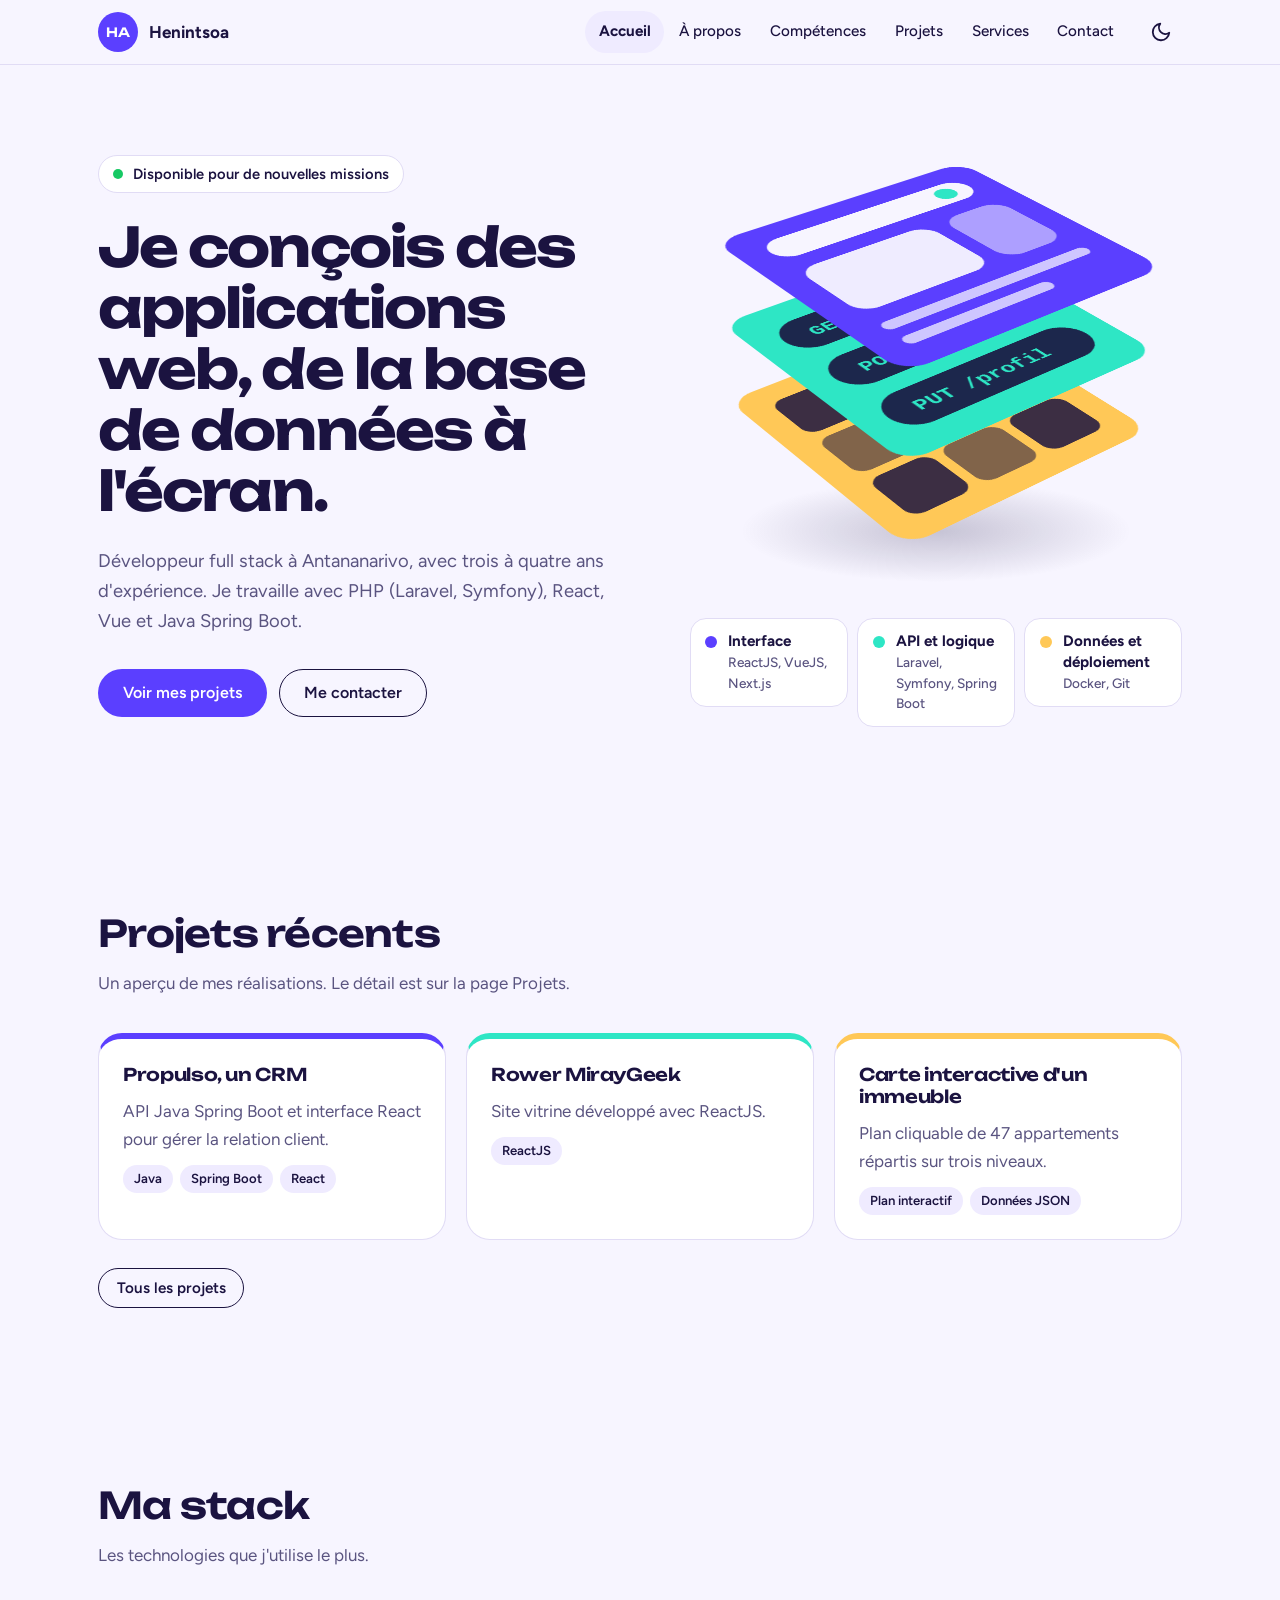
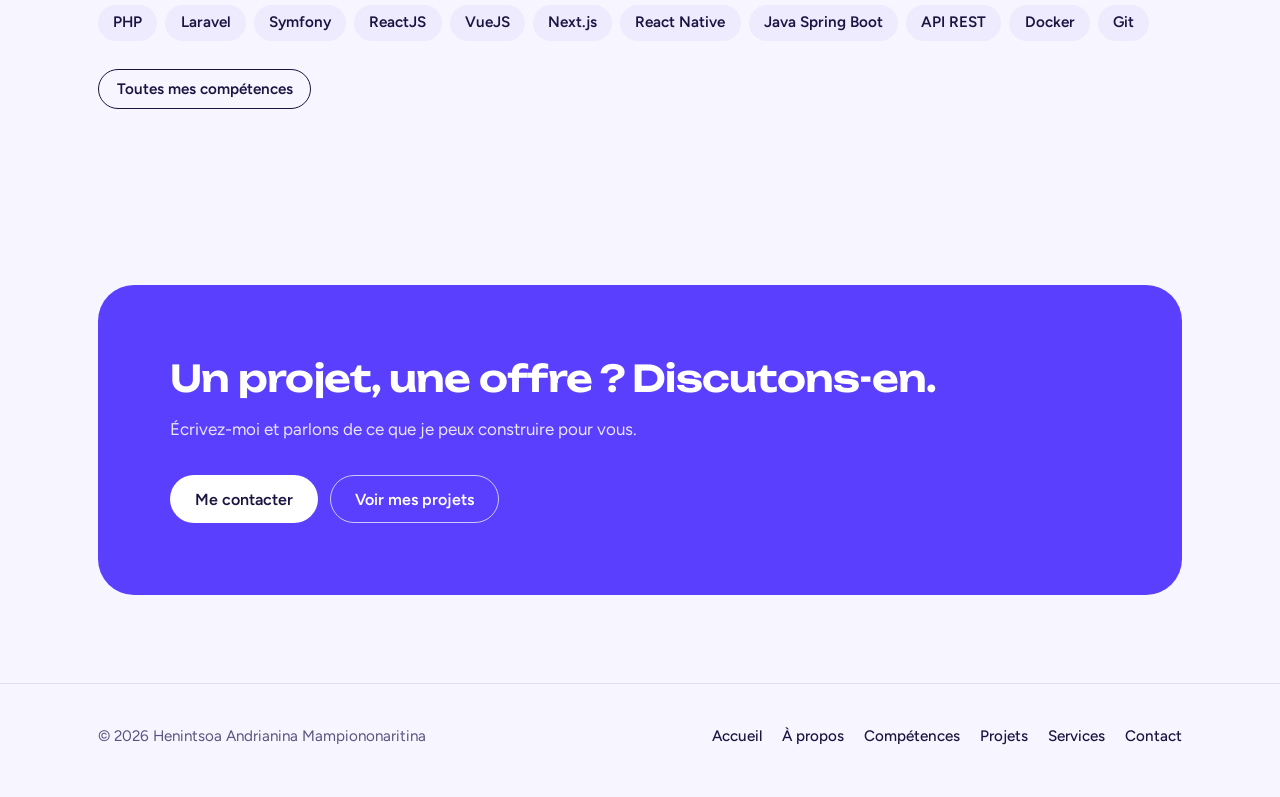
==== index.html @ 6e465cf7 "first commit" ====
<!DOCTYPE html>
<html lang="fr">
<head>
<meta charset="utf-8">
<meta name="viewport" content="width=device-width, initial-scale=1, viewport-fit=cover">
<title>Henintsoa Andrianina Mampiononaritina, développeur full stack</title>
<meta name="description" content="Portfolio de Henintsoa Andrianina Mampiononaritina, développeur full stack à Antananarivo : projets, compétences, services et contact.">
<meta property="og:title" content="Henintsoa Andrianina Mampiononaritina, développeur full stack">
<meta property="og:description" content="Portfolio de Henintsoa Andrianina Mampiononaritina, développeur full stack à Antananarivo : projets, compétences, services et contact.">
<meta property="og:type" content="website">
<link rel="icon" href="assets/favicon.svg" type="image/svg+xml">
<link rel="preconnect" href="https://fonts.googleapis.com">
<link rel="preconnect" href="https://fonts.gstatic.com" crossorigin>
<link href="https://fonts.googleapis.com/css2?family=Unbounded:wght@500;600;700&family=Figtree:wght@400;500;600;700&display=swap" rel="stylesheet">
<link rel="stylesheet" href="css/style.css">
<script>try{var t=localStorage.getItem('portfolio-theme');if(t==='light'||t==='dark'){document.documentElement.setAttribute('data-theme',t);}}catch(e){}</script>
</head>
<body>

<header class="site-header">
  <div class="header-inner">
    <a class="brand" href="index.html" aria-label="Accueil"><span class="mark">HA</span><span>Henintsoa</span></a>
    <nav class="site-nav" id="siteNav" aria-label="Navigation principale">
      <ul>
        <li><a href="index.html" aria-current="page">Accueil</a></li>
        <li><a href="about.html">À propos</a></li>
        <li><a href="skills.html">Compétences</a></li>
        <li><a href="projects.html">Projets</a></li>
        <li><a href="services.html">Services</a></li>
        <li><a href="contact.html">Contact</a></li>
      </ul>
    </nav>
    <div class="header-tools">
      <button class="icon-btn theme-btn" type="button" id="themeBtn" aria-pressed="false" aria-label="Passer en mode sombre">
        <svg class="i-moon" viewBox="0 0 24 24" aria-hidden="true"><path d="M21 12.8A9 9 0 1 1 11.2 3a7 7 0 0 0 9.8 9.8z"/></svg>
        <svg class="i-sun" viewBox="0 0 24 24" aria-hidden="true"><circle cx="12" cy="12" r="4"/><path d="M12 2v2M12 20v2M4.9 4.9l1.4 1.4M17.7 17.7l1.4 1.4M2 12h2M20 12h2M4.9 19.1l1.4-1.4M17.7 6.3l1.4-1.4"/></svg>
      </button>
      <button class="icon-btn menu-btn" type="button" id="menuBtn" aria-expanded="false" aria-controls="siteNav" aria-label="Ouvrir le menu">
        <svg viewBox="0 0 24 24" aria-hidden="true"><path d="M4 7h16M4 12h16M4 17h16"/></svg>
      </button>
    </div>
  </div>
</header>

<main>

  <section class="hero" aria-labelledby="titre">
    <div class="wrap">
      <div class="hero-grid">
        <div>
          <!-- À COMPLÉTER : modifiez ou supprimez ce badge de disponibilité -->
          <p class="badge">Disponible pour de nouvelles missions</p>
          <h1 id="titre">Je conçois des applications web, de la base de données à l'écran.</h1>
          <p class="lead">Développeur full stack à Antananarivo, avec trois à quatre ans d'expérience. Je travaille avec PHP (Laravel, Symfony), React, Vue et Java Spring Boot.</p>
          <div class="cta">
            <a class="btn btn-primary" href="projects.html">Voir mes projets</a>
            <a class="btn btn-ghost" href="contact.html">Me contacter</a>
          </div>
        </div>

        <div class="hero-visual" id="visual">
          <div class="stage">
            <div class="scene" id="scene" aria-hidden="true">
              <div class="layer l-data" data-layer="data">
                <svg viewBox="0 0 100 100"><g fill="#1B1340"><rect x="10" y="10" width="24" height="24" rx="5" opacity=".85"/><rect x="38" y="10" width="24" height="24" rx="5" opacity=".55"/><rect x="66" y="10" width="24" height="24" rx="5" opacity=".85"/><rect x="10" y="38" width="24" height="24" rx="5" opacity=".55"/><rect x="38" y="38" width="24" height="24" rx="5" opacity=".85"/><rect x="66" y="38" width="24" height="24" rx="5" opacity=".55"/><rect x="10" y="66" width="24" height="24" rx="5" opacity=".85"/><rect x="38" y="66" width="24" height="24" rx="5" opacity=".55"/><rect x="66" y="66" width="24" height="24" rx="5" opacity=".85"/></g></svg>
              </div>
              <div class="layer l-api" data-layer="api">
                <svg viewBox="0 0 100 100"><g fill="#1B1340"><rect x="10" y="12" width="80" height="20" rx="10" opacity=".9"/><rect x="10" y="40" width="80" height="20" rx="10" opacity=".9"/><rect x="10" y="68" width="80" height="20" rx="10" opacity=".9"/></g><g fill="#2EE6C5" font-family="ui-monospace, Menlo, Consolas, monospace" font-size="8" font-weight="700"><text x="20" y="25">GET /projets</text><text x="20" y="53">POST /contact</text><text x="20" y="81">PUT /profil</text></g></svg>
              </div>
              <div class="layer l-ui" data-layer="ui">
                <svg viewBox="0 0 100 100"><g fill="#fff"><rect x="10" y="10" width="80" height="14" rx="7" opacity=".95"/><rect x="10" y="32" width="50" height="34" rx="7" opacity=".9"/><rect x="66" y="32" width="24" height="34" rx="7" opacity=".5"/><rect x="10" y="74" width="80" height="5" rx="2.5" opacity=".7"/><rect x="10" y="84" width="56" height="5" rx="2.5" opacity=".7"/></g><circle cx="80" cy="17" r="4" fill="#2EE6C5"/></svg>
              </div>
            </div>
          </div>

          <ul class="legend" aria-label="Les trois couches d'une application">
            <li><button type="button" data-layer="ui" style="--c: var(--violet)"><span class="dot"></span><span><strong>Interface</strong><small>ReactJS, VueJS, Next.js</small></span></button></li>
            <li><button type="button" data-layer="api" style="--c: var(--mint)"><span class="dot"></span><span><strong>API et logique</strong><small>Laravel, Symfony, Spring Boot</small></span></button></li>
            <li><button type="button" data-layer="data" style="--c: var(--sun)"><span class="dot"></span><span><strong>Données et déploiement</strong><small>Docker, Git</small></span></button></li>
          </ul>
        </div>
      </div>
    </div>
  </section>

  <section aria-labelledby="h-recents">
    <div class="wrap">
      <div class="section-head">
        <h2 id="h-recents">Projets récents</h2>
        <p class="section-intro">Un aperçu de mes réalisations. Le détail est sur la page Projets.</p>
      </div>
      <div class="mini-grid">
        <article class="mini" style="--c: var(--violet)">
          <h3>Propulso, un CRM</h3>
          <p>API Java Spring Boot et interface React pour gérer la relation client.</p>
          <ul class="tags"><li>Java</li><li>Spring Boot</li><li>React</li></ul>
        </article>
        <article class="mini" style="--c: var(--mint)">
          <h3>Rower MirayGeek</h3>
          <p>Site vitrine développé avec ReactJS.</p>
          <ul class="tags"><li>ReactJS</li></ul>
        </article>
        <article class="mini" style="--c: var(--sun)">
          <h3>Carte interactive d'un immeuble</h3>
          <p>Plan cliquable de 47 appartements répartis sur trois niveaux.</p>
          <ul class="tags"><li>Plan interactif</li><li>Données JSON</li></ul>
        </article>
      </div>
      <p class="more"><a class="btn btn-ghost btn-sm" href="projects.html">Tous les projets</a></p>
    </div>
  </section>

  <section aria-labelledby="h-stack">
    <div class="wrap">
      <div class="section-head">
        <h2 id="h-stack">Ma stack</h2>
        <p class="section-intro">Les technologies que j'utilise le plus.</p>
      </div>
      <ul class="chips">
        <li>PHP</li><li>Laravel</li><li>Symfony</li><li>ReactJS</li><li>VueJS</li><li>Next.js</li><li>React Native</li><li>Java Spring Boot</li><li>API REST</li><li>Docker</li><li>Git</li>
      </ul>
      <p class="more"><a class="btn btn-ghost btn-sm" href="skills.html">Toutes mes compétences</a></p>
    </div>
  </section>

  <section aria-labelledby="h-cta">
    <div class="wrap">
      <div class="contact-panel">
        <h2 id="h-cta">Un projet, une offre ? Discutons-en.</h2>
        <p>Écrivez-moi et parlons de ce que je peux construire pour vous.</p>
        <div class="cta">
          <a class="btn btn-light" href="contact.html">Me contacter</a>
          <a class="btn btn-outline-light" href="projects.html">Voir mes projets</a>
        </div>
      </div>
    </div>
  </section>

</main>

<footer class="site-footer">
  <div class="wrap footer-grid">
    <p>© 2026 Henintsoa Andrianina Mampiononaritina</p>
    <nav class="footer-links" aria-label="Pied de page"><a href="index.html">Accueil</a><a href="about.html">À propos</a><a href="skills.html">Compétences</a><a href="projects.html">Projets</a><a href="services.html">Services</a><a href="contact.html">Contact</a></nav>
  </div>
</footer>

<script src="js/main.js"></script>
</body>
</html>
---- css/style.css ----
/* ==========================================================
   Portfolio de Henintsoa Andrianina Mampiononaritina
   Feuille de style commune à toutes les pages.
   Pour changer les couleurs, modifiez les variables ci-dessous.
   ========================================================== */

:root {
  --bg: #F7F5FF;
  --surface: #FFFFFF;
  --ink: #1B1340;
  --muted: #5A5480;
  --line: #E1DCF5;
  --tag: #EFEBFF;
  --link: #4A2FE8;
  --btn: #5B3FFF;
  --violet: #5B3FFF;
  --mint: #2EE6C5;
  --sun: #FFC857;
  --tile-dark: #1B1340;
  --display: "Unbounded", "Trebuchet MS", "Arial Black", sans-serif;
  --sans: "Figtree", system-ui, "Segoe UI", Arial, sans-serif;
  color-scheme: light;
  box-sizing: border-box;
  padding-top: env(safe-area-inset-top, 0px);
  padding-bottom: env(safe-area-inset-bottom, 0px);
}
@media (prefers-color-scheme: dark) {
  :root:not([data-theme="light"]) {
    --bg: #0E0A22;
    --surface: #17123A;
    --ink: #F0EDFF;
    --muted: #A8A2D0;
    --line: #2B2560;
    --tag: #241E52;
    --link: #A99BFF;
    --btn: #6B50FF;
    --tile-dark: #221B52;
    color-scheme: dark;
  }
}
:root[data-theme="dark"] {
  --bg: #0E0A22;
  --surface: #17123A;
  --ink: #F0EDFF;
  --muted: #A8A2D0;
  --line: #2B2560;
  --tag: #241E52;
  --link: #A99BFF;
  --btn: #6B50FF;
  --tile-dark: #221B52;
  color-scheme: dark;
}

/* ---------- Base ---------- */
*, *::before, *::after { box-sizing: inherit; }
html { background: var(--bg); scroll-padding-top: calc(5rem + env(safe-area-inset-top, 0px)); }
@media (prefers-reduced-motion: no-preference) { html { scroll-behavior: smooth; } }
body {
  margin: 0;
  background: var(--bg);
  color: var(--ink);
  font: 1.0625rem/1.65 var(--sans);
  -webkit-font-smoothing: antialiased;
}
h1, h2, h3 { font-family: var(--display); margin: 0; font-weight: 600; letter-spacing: -0.02em; }
p { margin: 0; }
ul, ol { list-style: none; margin: 0; padding: 0; }
img { max-width: 100%; display: block; }
a { color: var(--link); text-underline-offset: 3px; }
a:focus-visible, button:focus-visible, input:focus-visible, textarea:focus-visible, select:focus-visible {
  outline: 3px solid var(--link);
  outline-offset: 3px;
}
.wrap { max-width: 1180px; margin: 0 auto; padding: 0 clamp(1.25rem, 4vw, 3rem); }
main { padding-top: 64px; }
section { padding: clamp(3rem, 7vw, 5.5rem) 0; }
h2 { font-size: clamp(1.5rem, 3.4vw, 2.3rem); line-height: 1.15; }
.section-head { margin-bottom: 2.25rem; }
.section-intro { margin-top: 0.9rem; color: var(--muted); max-width: 52ch; }
.todo { color: var(--muted); font-style: italic; }

/* ---------- Boutons ---------- */
.btn {
  display: inline-flex; align-items: center; justify-content: center;
  min-height: 48px; padding: 0 1.5rem;
  border-radius: 999px;
  font: 600 1rem var(--sans);
  text-decoration: none;
  border: 1.5px solid transparent;
  transition: transform 0.15s ease;
  cursor: pointer;
}
.btn:hover { transform: translateY(-2px); }
.btn-primary { background: var(--btn); color: #fff; }
.btn-ghost { border-color: var(--ink); color: var(--ink); }
.btn-light { background: #fff; color: #1B1340; }
.btn-outline-light { border-color: rgba(255, 255, 255, 0.7); color: #fff; }
.btn-mint { background: var(--mint); color: #1B1340; }
.btn-sm { min-height: 40px; padding: 0 1.1rem; font-size: 0.95rem; }
.cta { display: flex; flex-wrap: wrap; gap: 0.75rem; }
@media (prefers-reduced-motion: reduce) { .btn { transition: none; } .btn:hover { transform: none; } }

/* ---------- En-tête ---------- */
.site-header {
  position: fixed; top: 0; left: 0; right: 0; z-index: 30;
  padding-top: env(safe-area-inset-top, 0px);
  background: var(--bg);
  background: color-mix(in srgb, var(--bg) 84%, transparent);
  -webkit-backdrop-filter: blur(14px);
  backdrop-filter: blur(14px);
  border-bottom: 1px solid var(--line);
}
.header-inner {
  display: flex; align-items: center; gap: 0.75rem;
  min-height: 64px;
  max-width: 1180px; margin: 0 auto;
  padding: 0 clamp(1.25rem, 4vw, 3rem);
}
.brand { display: flex; align-items: center; gap: 0.7rem; text-decoration: none; color: var(--ink); font-weight: 700; }
.mark {
  flex: none; width: 40px; height: 40px; border-radius: 50%;
  display: grid; place-items: center;
  background: var(--violet); color: #fff;
  font: 600 0.8rem var(--display);
}
.site-nav { margin-left: auto; }
.site-nav ul { display: flex; gap: 0.1rem; }
.site-nav a {
  display: block; padding: 0.5rem 0.85rem; border-radius: 999px;
  color: var(--ink); text-decoration: none; font-weight: 500; font-size: 0.95rem;
}
.site-nav a:hover { background: var(--tag); }
.site-nav a[aria-current="page"] { background: var(--tag); font-weight: 700; }
.header-tools { display: flex; align-items: center; gap: 0.25rem; }
.icon-btn {
  width: 42px; height: 42px; border-radius: 50%;
  border: 0; background: transparent; color: var(--ink);
  display: grid; place-items: center; cursor: pointer;
}
.icon-btn:hover { background: var(--tag); }
.icon-btn svg { width: 22px; height: 22px; fill: none; stroke: currentColor; stroke-width: 2; stroke-linecap: round; stroke-linejoin: round; }
.theme-btn[aria-pressed="true"] .i-moon { display: none; }
.theme-btn[aria-pressed="false"] .i-sun { display: none; }
.menu-btn { display: none; }
@media (max-width: 899px) {
  .menu-btn { display: grid; }
  .header-inner { position: static; }
  .site-nav { margin-left: 0; }
  .site-nav ul {
    display: none;
    position: absolute; top: 100%; left: 0; right: 0;
    flex-direction: column; gap: 0.15rem;
    padding: 0.75rem clamp(1.25rem, 4vw, 3rem) 1.25rem;
    background: var(--bg);
    border-bottom: 1px solid var(--line);
  }
  .site-nav.open ul { display: flex; }
  .site-nav a { padding: 0.75rem 0.9rem; font-size: 1.05rem; }
  .header-tools { margin-left: auto; }
  .brand span:last-child { font-size: 0.95rem; }
}

/* ---------- Pied de page ---------- */
.site-footer { border-top: 1px solid var(--line); padding: 2.5rem 0 3rem; color: var(--muted); font-size: 0.95rem; }
.footer-grid { display: grid; gap: 1.5rem; }
@media (min-width: 760px) { .footer-grid { grid-template-columns: 1fr auto; align-items: center; } }
.footer-links { display: flex; flex-wrap: wrap; gap: 0.25rem 1.25rem; }
.footer-links a { color: var(--ink); text-decoration: none; font-weight: 500; }
.footer-links a:hover { text-decoration: underline; }

/* ---------- Titre des pages intérieures ---------- */
.page-hero { padding-top: clamp(2.5rem, 6vw, 4.5rem); padding-bottom: 0; }
.page-hero h1 { font-size: clamp(1.8rem, 4.2vw, 3rem); line-height: 1.12; letter-spacing: -0.03em; font-weight: 700; }
.page-hero p { margin-top: 1rem; color: var(--muted); max-width: 54ch; font-size: 1.15rem; }

/* ---------- Accueil ---------- */
.hero { padding-top: 2.5rem; padding-bottom: clamp(2rem, 5vw, 4rem); }
.hero-grid { display: grid; gap: 2rem; align-items: center; }
@media (min-width: 920px) {
  .hero { min-height: min(88vh, 760px); display: flex; align-items: center; padding-top: 3rem; }
  .hero .wrap { width: 100%; }
  .hero-grid { grid-template-columns: minmax(0, 1.05fr) minmax(0, 0.95fr); gap: 3rem; }
}
.badge {
  display: inline-flex; align-items: center; gap: 0.6rem;
  padding: 0.35rem 0.9rem; margin-bottom: 1.5rem;
  border: 1px solid var(--line); border-radius: 999px;
  background: var(--surface); font-size: 0.92rem; font-weight: 600;
}
.badge::before { content: ""; width: 10px; height: 10px; border-radius: 50%; background: #17C964; }
.hero h1 { font-size: clamp(1.9rem, 4.6vw, 3.4rem); line-height: 1.12; font-weight: 700; letter-spacing: -0.035em; }
.hero .lead { margin-top: 1.5rem; max-width: 46ch; font-size: 1.15rem; color: var(--muted); }
.hero .cta { margin-top: 2rem; }

/* Pile en 3D */
.hero-visual { --w: clamp(190px, 56vw, 300px); }
.stage {
  position: relative;
  display: grid; place-items: center;
  min-height: calc(var(--w) * 1.55);
  padding-top: calc(var(--w) * 0.25);
  perspective: 1500px;
}
.stage::after {
  content: "";
  position: absolute; left: 50%; bottom: 6%;
  width: calc(var(--w) * 1.3); height: calc(var(--w) * 0.34);
  transform: translateX(-50%);
  background: radial-gradient(closest-side, rgba(27, 19, 64, 0.22), transparent);
}
.scene {
  position: relative; z-index: 1;
  width: var(--w); aspect-ratio: 1;
  transform-style: preserve-3d;
  transform: rotateX(58deg) rotateZ(calc(-38deg + var(--tilt, 0deg)));
  transition: transform 0.4s ease-out;
}
.layer {
  position: absolute; inset: 0;
  border-radius: 9%;
  transform: translateZ(var(--z));
  transition: transform 0.45s cubic-bezier(0.2, 0.8, 0.2, 1), opacity 0.3s ease;
  animation: rise 1.1s cubic-bezier(0.2, 0.8, 0.2, 1) backwards;
  animation-delay: calc(var(--i) * 0.16s);
}
.layer svg { display: block; width: 100%; height: 100%; }
.l-data { --z: 0px; --i: 0; background: var(--sun); }
.l-api { --z: calc(var(--w) * 0.3); --i: 1; background: var(--mint); }
.l-ui { --z: calc(var(--w) * 0.6); --i: 2; background: var(--violet); }
.layer.is-active { transform: translateZ(calc(var(--z) + var(--w) * 0.14)); }
.scene.has-active .layer:not(.is-active) { opacity: 0.55; }
@keyframes rise { from { transform: translateZ(0); } }
@media (prefers-reduced-motion: reduce) {
  .layer { animation: none; transition: none; }
  .scene { transition: none; }
}
.legend { display: grid; gap: 0.6rem; margin-top: 0.5rem; }
@media (min-width: 560px) { .legend { grid-template-columns: repeat(3, minmax(0, 1fr)); } }
.legend button {
  width: 100%; text-align: left;
  display: flex; gap: 0.7rem; align-items: flex-start;
  padding: 0.8rem 0.9rem;
  border: 1px solid var(--line); border-radius: 16px;
  background: var(--surface); color: var(--ink);
  font: 500 0.95rem/1.35 var(--sans);
  cursor: pointer;
}
.legend button:hover, .legend button.on { border-color: var(--c); }
.legend .dot { flex: none; width: 12px; height: 12px; border-radius: 50%; background: var(--c); margin-top: 0.3rem; }
.legend strong { display: block; font-weight: 700; }
.legend small { color: var(--muted); font-size: 0.85rem; }

/* Petites cartes de projets (accueil) */
.mini-grid { display: grid; gap: 1.25rem; grid-template-columns: repeat(auto-fit, minmax(min(100%, 300px), 1fr)); }
.mini {
  display: grid; gap: 0.75rem; align-content: start;
  padding: 1.5rem;
  background: var(--surface);
  border: 1px solid var(--line); border-top: 6px solid var(--c);
  border-radius: 24px;
}
.mini h3 { font-size: 1.1rem; line-height: 1.25; }
.mini p { color: var(--muted); }
.more { margin-top: 1.75rem; }

/* ---------- À propos ---------- */
.about-grid { display: grid; gap: 2.5rem; }
@media (min-width: 860px) { .about-grid { grid-template-columns: minmax(0, 0.8fr) minmax(0, 1.2fr); gap: 4rem; align-items: start; } }
.portrait { border-radius: 32px; overflow: hidden; background: var(--sun); aspect-ratio: 4 / 5; max-width: 380px; }
.portrait img { width: 100%; height: 100%; object-fit: cover; }
.about-text p { font-size: 1.2rem; max-width: 42ch; }
.about-text p + p { margin-top: 1rem; color: var(--muted); font-size: 1.05rem; }
.facts { margin: 2rem 0 0; }
.facts div { display: grid; gap: 0.15rem; padding: 1rem 0; border-top: 1px solid var(--line); }
.facts div:last-child { border-bottom: 1px solid var(--line); }
.facts dt { font-size: 0.9rem; color: var(--muted); }
.facts dd { margin: 0; font-weight: 600; }
@media (min-width: 560px) { .facts div { grid-template-columns: 8rem minmax(0, 1fr); gap: 1rem; } }

.timeline { border-left: 2px solid var(--line); margin-left: 0.4rem; }
.timeline li { position: relative; padding: 0 0 2rem 1.75rem; }
.timeline li:last-child { padding-bottom: 0; }
.timeline li::before {
  content: ""; position: absolute; left: -8px; top: 0.4rem;
  width: 14px; height: 14px; border-radius: 50%;
  background: var(--violet); border: 3px solid var(--bg);
}
.timeline .when { font-size: 0.92rem; color: var(--muted); font-weight: 600; }
.timeline .what { font-family: var(--display); font-size: 1.05rem; font-weight: 600; margin-top: 0.15rem; }
.timeline .desc { margin-top: 0.4rem; max-width: 58ch; color: var(--muted); }

/* ---------- Compétences ---------- */
.bands { display: grid; gap: 0.85rem; }
.band {
  display: grid; gap: 0.75rem;
  padding: 1.25rem 1.5rem;
  background: var(--surface);
  border: 1px solid var(--line); border-left: 8px solid var(--c);
  border-radius: 20px;
}
@media (min-width: 760px) { .band { grid-template-columns: 14rem minmax(0, 1fr); align-items: center; } }
.band h3 { font-size: 1rem; }
.chips { display: flex; flex-wrap: wrap; gap: 0.5rem; }
.chips li { padding: 0.35rem 0.95rem; border-radius: 999px; background: var(--tag); font-weight: 600; font-size: 0.95rem; }

/* ---------- Projets ---------- */
.tiles { display: grid; gap: 1.25rem; grid-template-columns: repeat(12, minmax(0, 1fr)); }
.tile {
  grid-column: 1 / -1;
  display: flex; flex-direction: column;
  background: var(--surface); border: 1px solid var(--line);
  border-radius: 28px; overflow: hidden;
  transition: transform 0.2s ease, box-shadow 0.2s ease;
}
.tile:hover { transform: translateY(-4px); box-shadow: 0 18px 40px rgba(27, 19, 64, 0.12); }
@media (min-width: 860px) { .t-7 { grid-column: span 7; } .t-5 { grid-column: span 5; } }
@media (prefers-reduced-motion: reduce) { .tile { transition: none; } .tile:hover { transform: none; } }
.cover { background: var(--c); aspect-ratio: 5 / 3; }
@media (min-width: 860px) { .t-7 .cover { aspect-ratio: 2 / 1; } }
.cover svg, .cover img { display: block; width: 100%; height: 100%; }
.cover img { object-fit: cover; }
.tile .body { padding: 1.4rem 1.5rem 1.75rem; display: grid; gap: 0.75rem; align-content: start; flex: 1; }
.tile h3 { font-size: 1.2rem; line-height: 1.25; }
.tile .desc { color: var(--muted); }
.tags { display: flex; flex-wrap: wrap; gap: 0.4rem; }
.tags li { font-size: 0.82rem; font-weight: 600; padding: 0.2rem 0.7rem; border-radius: 999px; background: var(--tag); }
.links { display: flex; flex-wrap: wrap; gap: 0.4rem 1.25rem; margin-top: 0.25rem; }
.links a { font-weight: 600; }
.tile-github { background: var(--tile-dark); border-color: var(--tile-dark); color: #fff; position: relative; justify-content: center; }
.tile-github .body { padding: clamp(1.75rem, 4vw, 2.75rem); align-content: center; position: relative; z-index: 1; }
.tile-github .desc { color: #CFC9F5; max-width: 38ch; }
.tile-github .btn { justify-self: start; margin-top: 0.5rem; }
.tile-github .glyph {
  position: absolute; right: 1.5rem; bottom: -1.2rem;
  font: 700 clamp(5rem, 12vw, 9rem)/1 var(--display);
  color: rgba(255, 255, 255, 0.08);
  pointer-events: none; user-select: none;
}

/* ---------- Services ---------- */
.service-grid { display: grid; gap: 1.25rem; grid-template-columns: repeat(auto-fit, minmax(min(100%, 260px), 1fr)); }
.service {
  display: grid; gap: 0.9rem; align-content: start;
  padding: 1.75rem;
  background: var(--surface);
  border: 1px solid var(--line); border-top: 6px solid var(--c);
  border-radius: 24px;
}
.service h3 { font-size: 1.1rem; line-height: 1.25; }
.service p { color: var(--muted); }
.service ul { display: grid; gap: 0.4rem; font-size: 0.98rem; }
.service li { position: relative; padding-left: 1.4rem; }
.service li::before { content: ""; position: absolute; left: 0; top: 0.55em; width: 0.6rem; height: 0.6rem; border-radius: 50%; background: var(--c); }
.steps { counter-reset: step; max-width: 760px; }
.steps li {
  counter-increment: step;
  display: grid; grid-template-columns: auto minmax(0, 1fr); gap: 1.25rem;
  padding: 1.25rem 0; border-top: 1px solid var(--line);
}
.steps li:last-child { border-bottom: 1px solid var(--line); }
.steps li::before {
  content: counter(step);
  width: 42px; height: 42px; border-radius: 50%;
  display: grid; place-items: center;
  background: var(--violet); color: #fff; font: 600 1rem var(--display);
}
.steps h3 { font-size: 1.05rem; }
.steps p { margin-top: 0.3rem; color: var(--muted); }

/* ---------- Contact ---------- */
.contact-grid { display: grid; gap: 2.5rem; }
@media (min-width: 860px) { .contact-grid { grid-template-columns: minmax(0, 1.2fr) minmax(0, 0.8fr); gap: 4rem; align-items: start; } }
.form { display: grid; gap: 1.1rem; }
.form label { display: grid; gap: 0.4rem; font-weight: 600; font-size: 0.95rem; }
.form input, .form textarea {
  width: 100%; min-height: 50px;
  padding: 0.7rem 1rem;
  border: 1.5px solid var(--line); border-radius: 14px;
  background: var(--surface); color: var(--ink);
  font: 400 1rem var(--sans);
}
.form textarea { min-height: 170px; resize: vertical; }
.form input:focus, .form textarea:focus { border-color: var(--link); }
.form .btn { justify-self: start; }
.contact-info { display: grid; gap: 0; margin: 0; }
.contact-info div { padding: 1rem 0; border-top: 1px solid var(--line); }
.contact-info div:last-child { border-bottom: 1px solid var(--line); }
.contact-info dt { font-size: 0.9rem; color: var(--muted); }
.contact-info dd { margin: 0.1rem 0 0; font-weight: 600; overflow-wrap: anywhere; }

/* ---------- Bloc d'appel à l'action ---------- */
.contact-panel {
  background: var(--violet); color: #fff;
  border-radius: 36px;
  padding: clamp(2rem, 6vw, 4.5rem);
}
.contact-panel h2 { color: #fff; }
.contact-panel p { margin-top: 1rem; max-width: 46ch; color: #E9E5FF; }
.contact-panel .cta { margin-top: 2rem; }
.contact-panel a:focus-visible { outline-color: #fff; }

/* ---------- Page centrée (merci, 404) ---------- */
.center-page { min-height: 70vh; display: grid; align-content: center; justify-items: start; gap: 1.25rem; padding: 3rem 0; }
.center-page h1 { font-size: clamp(1.8rem, 4.2vw, 3rem); line-height: 1.12; letter-spacing: -0.03em; }
.center-page p { color: var(--muted); max-width: 46ch; font-size: 1.15rem; }
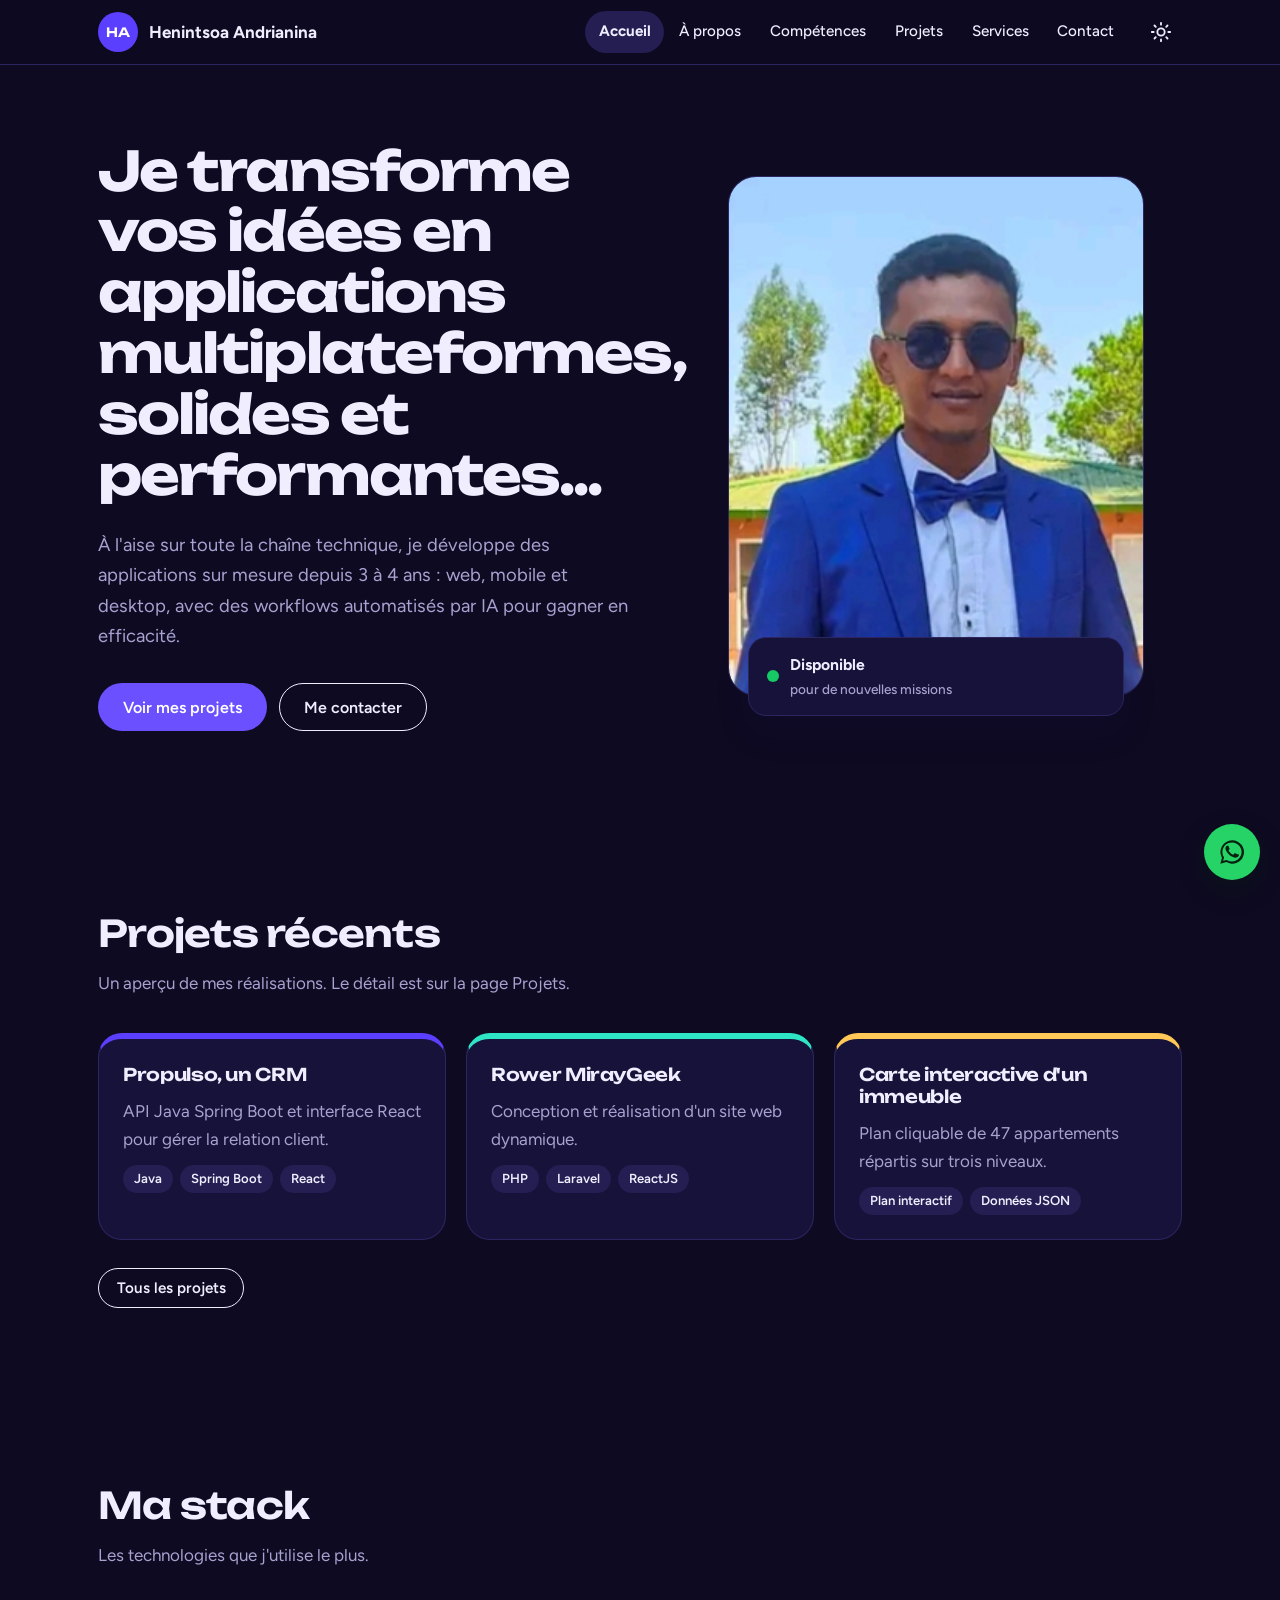
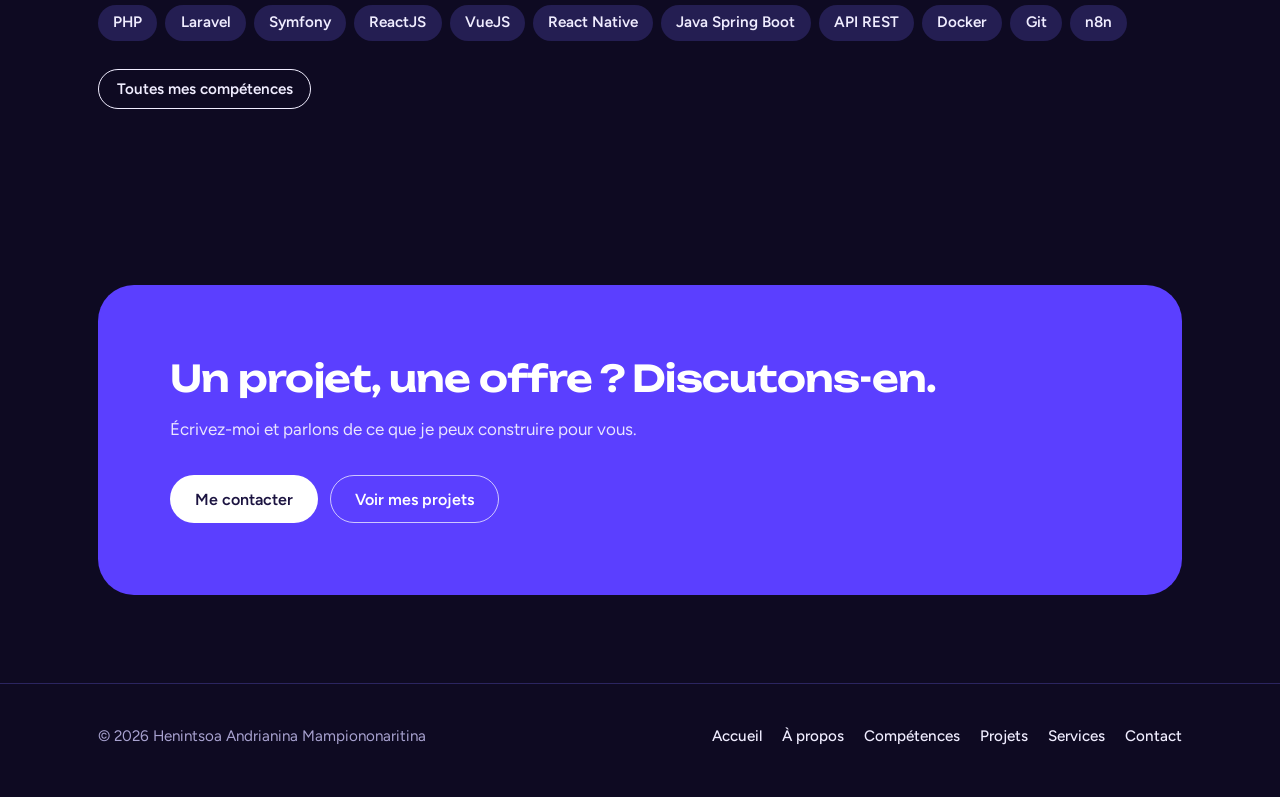
==== commit 96abb8d2: "update page accueil" ====
--- a/index.html
+++ b/index.html
@@ -1,4 +1,4 @@
-<!DOCTYPE html>
+<!doctype html>
 <html lang="fr">
 <head>
 <meta charset="utf-8">
@@ -8,29 +8,34 @@
 <meta property="og:title" content="Henintsoa Andrianina Mampiononaritina, développeur full stack">
 <meta property="og:description" content="Portfolio de Henintsoa Andrianina Mampiononaritina, développeur full stack à Antananarivo : projets, compétences, services et contact.">
 <meta property="og:type" content="website">
-<link rel="icon" href="assets/favicon.svg" type="image/svg+xml">
+
+<link rel="icon" href="/assets/favicon.svg" type="image/svg+xml">
 <link rel="preconnect" href="https://fonts.googleapis.com">
 <link rel="preconnect" href="https://fonts.gstatic.com" crossorigin>
 <link href="https://fonts.googleapis.com/css2?family=Unbounded:wght@500;600;700&family=Figtree:wght@400;500;600;700&display=swap" rel="stylesheet">
-<link rel="stylesheet" href="css/style.css">
-<script>try{var t=localStorage.getItem('portfolio-theme');if(t==='light'||t==='dark'){document.documentElement.setAttribute('data-theme',t);}}catch(e){}</script>
+<link rel="stylesheet" href="/css/style.css">
+<script>try{var t=localStorage.getItem('portfolio-theme');document.documentElement.setAttribute('data-theme',(t==='light'||t==='dark')?t:'dark');}catch(e){document.documentElement.setAttribute('data-theme','dark');}</script>
+
 </head>
 <body>
-
 <header class="site-header">
   <div class="header-inner">
-    <a class="brand" href="index.html" aria-label="Accueil"><span class="mark">HA</span><span>Henintsoa</span></a>
+    <a class="brand" href="/" aria-label="Accueil"><span class="mark">HA</span><span>Henintsoa Andrianina</span></a>
     <nav class="site-nav" id="siteNav" aria-label="Navigation principale">
       <ul>
-        <li><a href="index.html" aria-current="page">Accueil</a></li>
-        <li><a href="about.html">À propos</a></li>
-        <li><a href="skills.html">Compétences</a></li>
-        <li><a href="projects.html">Projets</a></li>
-        <li><a href="services.html">Services</a></li>
-        <li><a href="contact.html">Contact</a></li>
+        <li><a href="/" aria-current="page">Accueil</a></li>
+        <li><a href="/apropos.html" >À propos</a></li>
+        <li><a href="/skills.html" >Compétences</a></li>
+        <li><a href="/projects.html" >Projets</a></li>
+        <li><a href="/services.html" >Services</a></li>
+        <li><a href="/contact.html" >Contact</a></li>
       </ul>
     </nav>
     <div class="header-tools">
+      <!-- <a class="btn btn-sm whatsapp-btn" href="https://wa.me/261343846949" target="_blank" rel="noopener">
+        <svg viewBox="0 0 24 24" aria-hidden="true"><path d="M12 2a10 10 0 0 0-8.6 15L2 22l5.2-1.4A10 10 0 1 0 12 2zm0 18.2a8.1 8.1 0 0 1-4.2-1.2l-.3-.2-3.1.8.8-3-.2-.3A8.2 8.2 0 1 1 12 20.2z"/><path d="M16.6 13.9c-.3-.1-1.6-.8-1.8-.9-.2-.1-.4-.1-.6.1-.2.2-.6.9-.8 1-.1.2-.3.2-.5.1-.3-.1-1.2-.4-2.2-1.4-.8-.7-1.4-1.6-1.5-1.9-.2-.3 0-.4.1-.6l.4-.5c.1-.1.2-.3.2-.4.1-.1 0-.3 0-.4-.1-.1-.6-1.4-.8-2-.2-.5-.4-.4-.6-.4h-.5c-.2 0-.5.1-.7.3-.2.3-.9.9-.9 2.2s1 2.5 1.1 2.7c.1.2 2 3.1 4.9 4.3.7.3 1.2.5 1.6.6.7.2 1.3.2 1.8.1.5-.1 1.6-.7 1.9-1.3.2-.6.2-1.1.2-1.3-.1-.1-.3-.2-.6-.3z"/></svg>
+        <span>WhatsApp</span>
+      </a> -->
       <button class="icon-btn theme-btn" type="button" id="themeBtn" aria-pressed="false" aria-label="Passer en mode sombre">
         <svg class="i-moon" viewBox="0 0 24 24" aria-hidden="true"><path d="M21 12.8A9 9 0 1 1 11.2 3a7 7 0 0 0 9.8 9.8z"/></svg>
         <svg class="i-sun" viewBox="0 0 24 24" aria-hidden="true"><circle cx="12" cy="12" r="4"/><path d="M12 2v2M12 20v2M4.9 4.9l1.4 1.4M17.7 17.7l1.4 1.4M2 12h2M20 12h2M4.9 19.1l1.4-1.4M17.7 6.3l1.4-1.4"/></svg>
@@ -43,41 +48,26 @@
 </header>
 
 <main>
-
-  <section class="hero" aria-labelledby="titre">
+<section class="hero" aria-labelledby="titre">
     <div class="wrap">
       <div class="hero-grid">
         <div>
-          <!-- À COMPLÉTER : modifiez ou supprimez ce badge de disponibilité -->
-          <p class="badge">Disponible pour de nouvelles missions</p>
-          <h1 id="titre">Je conçois des applications web, de la base de données à l'écran.</h1>
-          <p class="lead">Développeur full stack à Antananarivo, avec trois à quatre ans d'expérience. Je travaille avec PHP (Laravel, Symfony), React, Vue et Java Spring Boot.</p>
+          <!-- <p class="kicker">Développeur Web Full Stack</p> -->
+          <h1 id="titre">Je transforme vos idées en applications multiplateformes, solides et performantes...</h1>
+          <p class="lead">À l'aise sur toute la chaîne technique, je développe des applications sur mesure depuis 3 à 4 ans : web, mobile et desktop, avec des workflows automatisés par IA pour gagner en efficacité.</p>
           <div class="cta">
-            <a class="btn btn-primary" href="projects.html">Voir mes projets</a>
-            <a class="btn btn-ghost" href="contact.html">Me contacter</a>
+            <a class="btn btn-primary" href="/projects.html">Voir mes projets</a>
+            <a class="btn btn-ghost" href="/contact.html">Me contacter</a>
           </div>
         </div>
 
-        <div class="hero-visual" id="visual">
-          <div class="stage">
-            <div class="scene" id="scene" aria-hidden="true">
-              <div class="layer l-data" data-layer="data">
-                <svg viewBox="0 0 100 100"><g fill="#1B1340"><rect x="10" y="10" width="24" height="24" rx="5" opacity=".85"/><rect x="38" y="10" width="24" height="24" rx="5" opacity=".55"/><rect x="66" y="10" width="24" height="24" rx="5" opacity=".85"/><rect x="10" y="38" width="24" height="24" rx="5" opacity=".55"/><rect x="38" y="38" width="24" height="24" rx="5" opacity=".85"/><rect x="66" y="38" width="24" height="24" rx="5" opacity=".55"/><rect x="10" y="66" width="24" height="24" rx="5" opacity=".85"/><rect x="38" y="66" width="24" height="24" rx="5" opacity=".55"/><rect x="66" y="66" width="24" height="24" rx="5" opacity=".85"/></g></svg>
-              </div>
-              <div class="layer l-api" data-layer="api">
-                <svg viewBox="0 0 100 100"><g fill="#1B1340"><rect x="10" y="12" width="80" height="20" rx="10" opacity=".9"/><rect x="10" y="40" width="80" height="20" rx="10" opacity=".9"/><rect x="10" y="68" width="80" height="20" rx="10" opacity=".9"/></g><g fill="#2EE6C5" font-family="ui-monospace, Menlo, Consolas, monospace" font-size="8" font-weight="700"><text x="20" y="25">GET /projets</text><text x="20" y="53">POST /contact</text><text x="20" y="81">PUT /profil</text></g></svg>
-              </div>
-              <div class="layer l-ui" data-layer="ui">
-                <svg viewBox="0 0 100 100"><g fill="#fff"><rect x="10" y="10" width="80" height="14" rx="7" opacity=".95"/><rect x="10" y="32" width="50" height="34" rx="7" opacity=".9"/><rect x="66" y="32" width="24" height="34" rx="7" opacity=".5"/><rect x="10" y="74" width="80" height="5" rx="2.5" opacity=".7"/><rect x="10" y="84" width="56" height="5" rx="2.5" opacity=".7"/></g><circle cx="80" cy="17" r="4" fill="#2EE6C5"/></svg>
-              </div>
-            </div>
-          </div>
-
-          <ul class="legend" aria-label="Les trois couches d'une application">
-            <li><button type="button" data-layer="ui" style="--c: var(--violet)"><span class="dot"></span><span><strong>Interface</strong><small>ReactJS, VueJS, Next.js</small></span></button></li>
-            <li><button type="button" data-layer="api" style="--c: var(--mint)"><span class="dot"></span><span><strong>API et logique</strong><small>Laravel, Symfony, Spring Boot</small></span></button></li>
-            <li><button type="button" data-layer="data" style="--c: var(--sun)"><span class="dot"></span><span><strong>Données et déploiement</strong><small>Docker, Git</small></span></button></li>
-          </ul>
+        <div class="hero-photo">
+          <!-- Photo basse résolution (94×94 px, issue du Word) : à remplacer par le fichier original dès qu'il est disponible -->
+          <img src="/assets/photo-henintsoa3.jpg" alt="Portrait de Henintsoa Andrianina" width="420" height="520">
+          <p class="badge">
+            <span class="badge-dot" aria-hidden="true"></span>
+            <span>Disponible<br><small>pour de nouvelles missions</small></span>
+          </p>
         </div>
       </div>
     </div>
@@ -96,9 +86,9 @@
           <ul class="tags"><li>Java</li><li>Spring Boot</li><li>React</li></ul>
         </article>
         <article class="mini" style="--c: var(--mint)">
-          <h3>Rower MirayGeek</h3>
-          <p>Site vitrine développé avec ReactJS.</p>
-          <ul class="tags"><li>ReactJS</li></ul>
+          <h3>Rower MirayGeek</h3> 
+          <p>Conception et réalisation d'un site web dynamique.</p>
+          <ul class="tags"><li>PHP</li> <li>Laravel</li> <li>ReactJS</li></ul>
         </article>
         <article class="mini" style="--c: var(--sun)">
           <h3>Carte interactive d'un immeuble</h3>
@@ -106,7 +96,7 @@
           <ul class="tags"><li>Plan interactif</li><li>Données JSON</li></ul>
         </article>
       </div>
-      <p class="more"><a class="btn btn-ghost btn-sm" href="projects.html">Tous les projets</a></p>
+      <p class="more"><a class="btn btn-ghost btn-sm" href="/projects.html">Tous les projets</a></p>
     </div>
   </section>
 
@@ -117,9 +107,9 @@
         <p class="section-intro">Les technologies que j'utilise le plus.</p>
       </div>
       <ul class="chips">
-        <li>PHP</li><li>Laravel</li><li>Symfony</li><li>ReactJS</li><li>VueJS</li><li>Next.js</li><li>React Native</li><li>Java Spring Boot</li><li>API REST</li><li>Docker</li><li>Git</li>
+        <li>PHP</li><li>Laravel</li><li>Symfony</li><li>ReactJS</li><li>VueJS</li><li>React Native</li><li>Java Spring Boot</li><li>API REST</li><li>Docker</li><li>Git</li><li>n8n</li>
       </ul>
-      <p class="more"><a class="btn btn-ghost btn-sm" href="skills.html">Toutes mes compétences</a></p>
+      <p class="more"><a class="btn btn-ghost btn-sm" href="/skills.html">Toutes mes compétences</a></p>
     </div>
   </section>
 
@@ -129,22 +119,27 @@
         <h2 id="h-cta">Un projet, une offre ? Discutons-en.</h2>
         <p>Écrivez-moi et parlons de ce que je peux construire pour vous.</p>
         <div class="cta">
-          <a class="btn btn-light" href="contact.html">Me contacter</a>
-          <a class="btn btn-outline-light" href="projects.html">Voir mes projets</a>
+          <a class="btn btn-light" href="/contact.html">Me contacter</a>
+          <a class="btn btn-outline-light" href="/projects.html">Voir mes projets</a>
         </div>
       </div>
     </div>
   </section>
-
 </main>
-
 <footer class="site-footer">
   <div class="wrap footer-grid">
     <p>© 2026 Henintsoa Andrianina Mampiononaritina</p>
-    <nav class="footer-links" aria-label="Pied de page"><a href="index.html">Accueil</a><a href="about.html">À propos</a><a href="skills.html">Compétences</a><a href="projects.html">Projets</a><a href="services.html">Services</a><a href="contact.html">Contact</a></nav>
+    <nav class="footer-links" aria-label="Pied de page">
+      <a href="/">Accueil</a><a href="/apropos.html">À propos</a><a href="/skills.html">Compétences</a><a href="/projects.html">Projets</a><a href="/services.html">Services</a><a href="/contact.html">Contact</a>
+    </nav>
   </div>
 </footer>
 
-<script src="js/main.js"></script>
+<a class="whatsapp-fab" href="https://wa.me/261343846949" target="_blank" rel="noopener" aria-label="Discuter sur WhatsApp">
+  <svg viewBox="0 0 24 24" aria-hidden="true"><path d="M12 2a10 10 0 0 0-8.6 15L2 22l5.2-1.4A10 10 0 1 0 12 2zm0 18.2a8.1 8.1 0 0 1-4.2-1.2l-.3-.2-3.1.8.8-3-.2-.3A8.2 8.2 0 1 1 12 20.2z"/><path d="M16.6 13.9c-.3-.1-1.6-.8-1.8-.9-.2-.1-.4-.1-.6.1-.2.2-.6.9-.8 1-.1.2-.3.2-.5.1-.3-.1-1.2-.4-2.2-1.4-.8-.7-1.4-1.6-1.5-1.9-.2-.3 0-.4.1-.6l.4-.5c.1-.1.2-.3.2-.4.1-.1 0-.3 0-.4-.1-.1-.6-1.4-.8-2-.2-.5-.4-.4-.6-.4h-.5c-.2 0-.5.1-.7.3-.2.3-.9.9-.9 2.2s1 2.5 1.1 2.7c.1.2 2 3.1 4.9 4.3.7.3 1.2.5 1.6.6.7.2 1.3.2 1.8.1.5-.1 1.6-.7 1.9-1.3.2-.6.2-1.1.2-1.3-.1-.1-.3-.2-.6-.3z"/></svg>
+</a>
+
+<script src="/js/main.js"></script>
+
 </body>
 </html>
--- a/css/style.css
+++ b/css/style.css
@@ -16,6 +16,8 @@
   --violet: #5B3FFF;
   --mint: #2EE6C5;
   --sun: #FFC857;
+  --whatsapp: #25D366;
+  --whatsapp-ink: #06210F;
   --tile-dark: #1B1340;
   --display: "Unbounded", "Trebuchet MS", "Arial Black", sans-serif;
   --sans: "Figtree", system-ui, "Segoe UI", Arial, sans-serif;
@@ -131,7 +133,29 @@
 }
 .site-nav a:hover { background: var(--tag); }
 .site-nav a[aria-current="page"] { background: var(--tag); font-weight: 700; }
-.header-tools { display: flex; align-items: center; gap: 0.25rem; }
+.header-tools { display: flex; align-items: center; gap: 0.5rem; }
+.whatsapp-btn {
+  display: inline-flex; align-items: center; gap: 0.5rem;
+  background: var(--whatsapp); color: var(--whatsapp-ink);
+  text-decoration: none;
+}
+.whatsapp-btn svg { width: 18px; height: 18px; fill: currentColor; flex: none; }
+.whatsapp-btn span { display: none; }
+@media (min-width: 560px) { .whatsapp-btn span { display: inline; } }
+
+.whatsapp-fab {
+  position: fixed; z-index: 25;
+  right: 1.25rem; bottom: calc(1.25rem + env(safe-area-inset-bottom, 0px));
+  width: 56px; height: 56px; border-radius: 50%;
+  display: grid; place-items: center;
+  background: var(--whatsapp); color: var(--whatsapp-ink);
+  box-shadow: 0 10px 24px rgba(6, 33, 15, 0.35);
+  transition: transform 0.15s ease;
+}
+.whatsapp-fab:hover { transform: translateY(-2px); }
+.whatsapp-fab svg { width: 28px; height: 28px; fill: currentColor; }
+@media (prefers-reduced-motion: reduce) { .whatsapp-fab { transition: none; } .whatsapp-fab:hover { transform: none; } }
+
 .icon-btn {
   width: 42px; height: 42px; border-radius: 50%;
   border: 0; background: transparent; color: var(--ink);
@@ -181,74 +205,29 @@
   .hero .wrap { width: 100%; }
   .hero-grid { grid-template-columns: minmax(0, 1.05fr) minmax(0, 0.95fr); gap: 3rem; }
 }
-.badge {
-  display: inline-flex; align-items: center; gap: 0.6rem;
-  padding: 0.35rem 0.9rem; margin-bottom: 1.5rem;
-  border: 1px solid var(--line); border-radius: 999px;
-  background: var(--surface); font-size: 0.92rem; font-weight: 600;
-}
-.badge::before { content: ""; width: 10px; height: 10px; border-radius: 50%; background: #17C964; }
+.kicker { color: var(--link); font-family: var(--sans); font-weight: 600; margin-bottom: 0.75rem; }
 .hero h1 { font-size: clamp(1.9rem, 4.6vw, 3.4rem); line-height: 1.12; font-weight: 700; letter-spacing: -0.035em; }
 .hero .lead { margin-top: 1.5rem; max-width: 46ch; font-size: 1.15rem; color: var(--muted); }
 .hero .cta { margin-top: 2rem; }
 
-/* Pile en 3D */
-.hero-visual { --w: clamp(190px, 56vw, 300px); }
-.stage {
-  position: relative;
-  display: grid; place-items: center;
-  min-height: calc(var(--w) * 1.55);
-  padding-top: calc(var(--w) * 0.25);
-  perspective: 1500px;
-}
-.stage::after {
-  content: "";
-  position: absolute; left: 50%; bottom: 6%;
-  width: calc(var(--w) * 1.3); height: calc(var(--w) * 0.34);
-  transform: translateX(-50%);
-  background: radial-gradient(closest-side, rgba(27, 19, 64, 0.22), transparent);
-}
-.scene {
-  position: relative; z-index: 1;
-  width: var(--w); aspect-ratio: 1;
-  transform-style: preserve-3d;
-  transform: rotateX(58deg) rotateZ(calc(-38deg + var(--tilt, 0deg)));
-  transition: transform 0.4s ease-out;
-}
-.layer {
-  position: absolute; inset: 0;
-  border-radius: 9%;
-  transform: translateZ(var(--z));
-  transition: transform 0.45s cubic-bezier(0.2, 0.8, 0.2, 1), opacity 0.3s ease;
-  animation: rise 1.1s cubic-bezier(0.2, 0.8, 0.2, 1) backwards;
-  animation-delay: calc(var(--i) * 0.16s);
-}
-.layer svg { display: block; width: 100%; height: 100%; }
-.l-data { --z: 0px; --i: 0; background: var(--sun); }
-.l-api { --z: calc(var(--w) * 0.3); --i: 1; background: var(--mint); }
-.l-ui { --z: calc(var(--w) * 0.6); --i: 2; background: var(--violet); }
-.layer.is-active { transform: translateZ(calc(var(--z) + var(--w) * 0.14)); }
-.scene.has-active .layer:not(.is-active) { opacity: 0.55; }
-@keyframes rise { from { transform: translateZ(0); } }
-@media (prefers-reduced-motion: reduce) {
-  .layer { animation: none; transition: none; }
-  .scene { transition: none; }
-}
-.legend { display: grid; gap: 0.6rem; margin-top: 0.5rem; }
-@media (min-width: 560px) { .legend { grid-template-columns: repeat(3, minmax(0, 1fr)); } }
-.legend button {
-  width: 100%; text-align: left;
-  display: flex; gap: 0.7rem; align-items: flex-start;
-  padding: 0.8rem 0.9rem;
-  border: 1px solid var(--line); border-radius: 16px;
-  background: var(--surface); color: var(--ink);
-  font: 500 0.95rem/1.35 var(--sans);
-  cursor: pointer;
-}
-.legend button:hover, .legend button.on { border-color: var(--c); }
-.legend .dot { flex: none; width: 12px; height: 12px; border-radius: 50%; background: var(--c); margin-top: 0.3rem; }
-.legend strong { display: block; font-weight: 700; }
-.legend small { color: var(--muted); font-size: 0.85rem; }
+/* Photo d'accueil, avec le badge de disponibilité posé dessus */
+.hero-photo { position: relative; max-width: 420px; justify-self: center; }
+.hero-photo img {
+  width: 100%; aspect-ratio: 4 / 5; object-fit: cover;
+  border-radius: 28px; border: 1px solid var(--line);
+  background: var(--surface);
+}
+.badge {
+  position: absolute; left: 1.25rem; right: 1.25rem; bottom: -1.25rem;
+  display: flex; align-items: center; gap: 0.7rem;
+  padding: 0.9rem 1.1rem;
+  border-radius: 18px;
+  background: var(--surface); border: 1px solid var(--line);
+  box-shadow: 0 16px 32px rgba(27, 19, 64, 0.16);
+  font-family: var(--sans); font-weight: 700; font-size: 0.98rem;
+}
+.badge small { display: block; font-weight: 500; color: var(--muted); font-size: 0.85rem; }
+.badge-dot { flex: none; width: 12px; height: 12px; border-radius: 50%; background: #17C964; }
 
 /* Petites cartes de projets (accueil) */
 .mini-grid { display: grid; gap: 1.25rem; grid-template-columns: repeat(auto-fit, minmax(min(100%, 300px), 1fr)); }
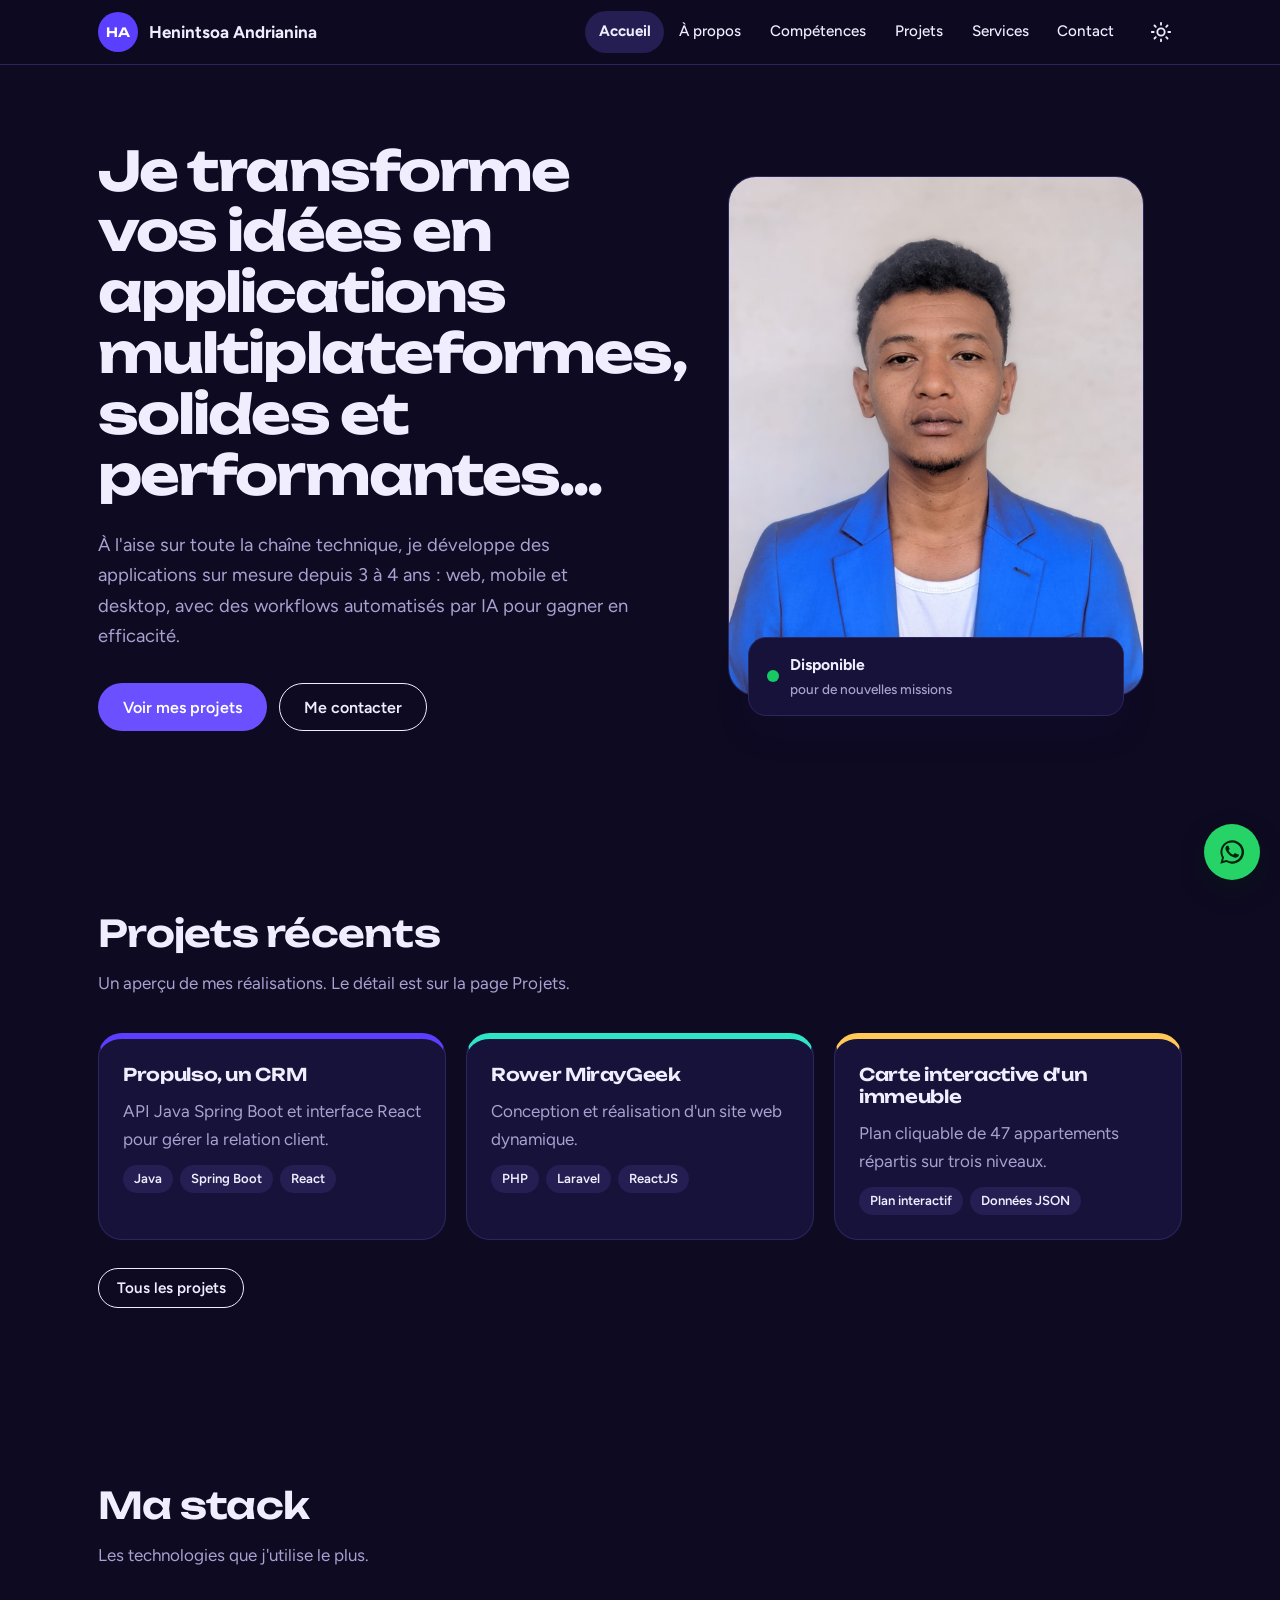
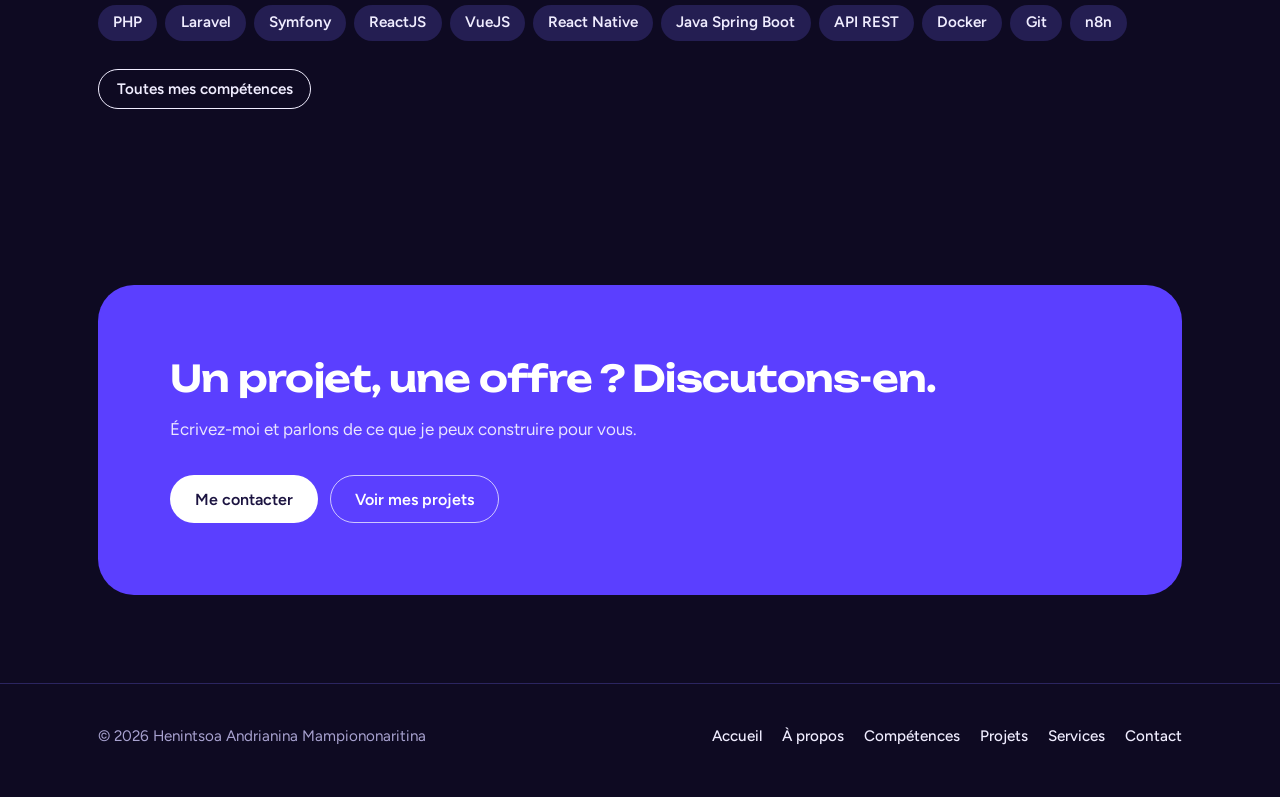
==== commit a7e9cf1b: "update page apropos and skills" ====
--- a/index.html
+++ b/index.html
@@ -63,7 +63,7 @@
 
         <div class="hero-photo">
           <!-- Photo basse résolution (94×94 px, issue du Word) : à remplacer par le fichier original dès qu'il est disponible -->
-          <img src="/assets/photo-henintsoa3.jpg" alt="Portrait de Henintsoa Andrianina" width="420" height="520">
+          <img src="/assets/1.jpeg" alt="Portrait de Henintsoa Andrianina" width="420" height="520">
           <p class="badge">
             <span class="badge-dot" aria-hidden="true"></span>
             <span>Disponible<br><small>pour de nouvelles missions</small></span>
--- a/css/style.css
+++ b/css/style.css
@@ -16,6 +16,9 @@
   --violet: #5B3FFF;
   --mint: #2EE6C5;
   --sun: #FFC857;
+   --rose: #ff5c8a;
+   --sky: #38bdf8;
+--coral: #ff7a59;
   --whatsapp: #25D366;
   --whatsapp-ink: #06210F;
   --tile-dark: #1B1340;
